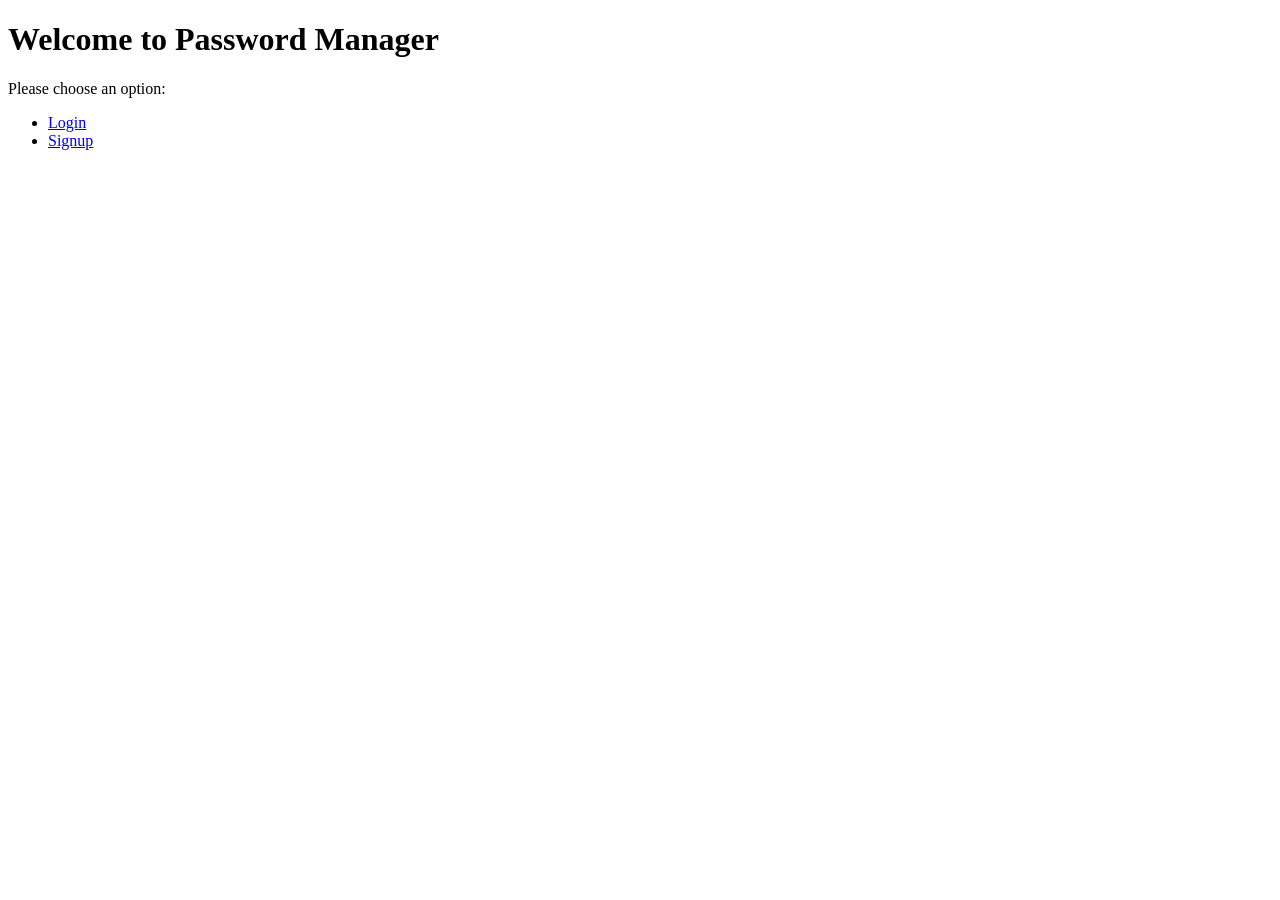
==== templates/index.html @ 9ca330e0 "adding index that i forget to do XD" ====
<!DOCTYPE html>
<html>
<head>
	<title>Password Manager</title>
</head>
<body>
	<h1>Welcome to Password Manager</h1>
	<p>Please choose an option:</p>
	<ul>
		<li><a href="/login">Login</a></li>
		<li><a href="/signup">Signup</a></li>
	</ul>
</body>
</html>
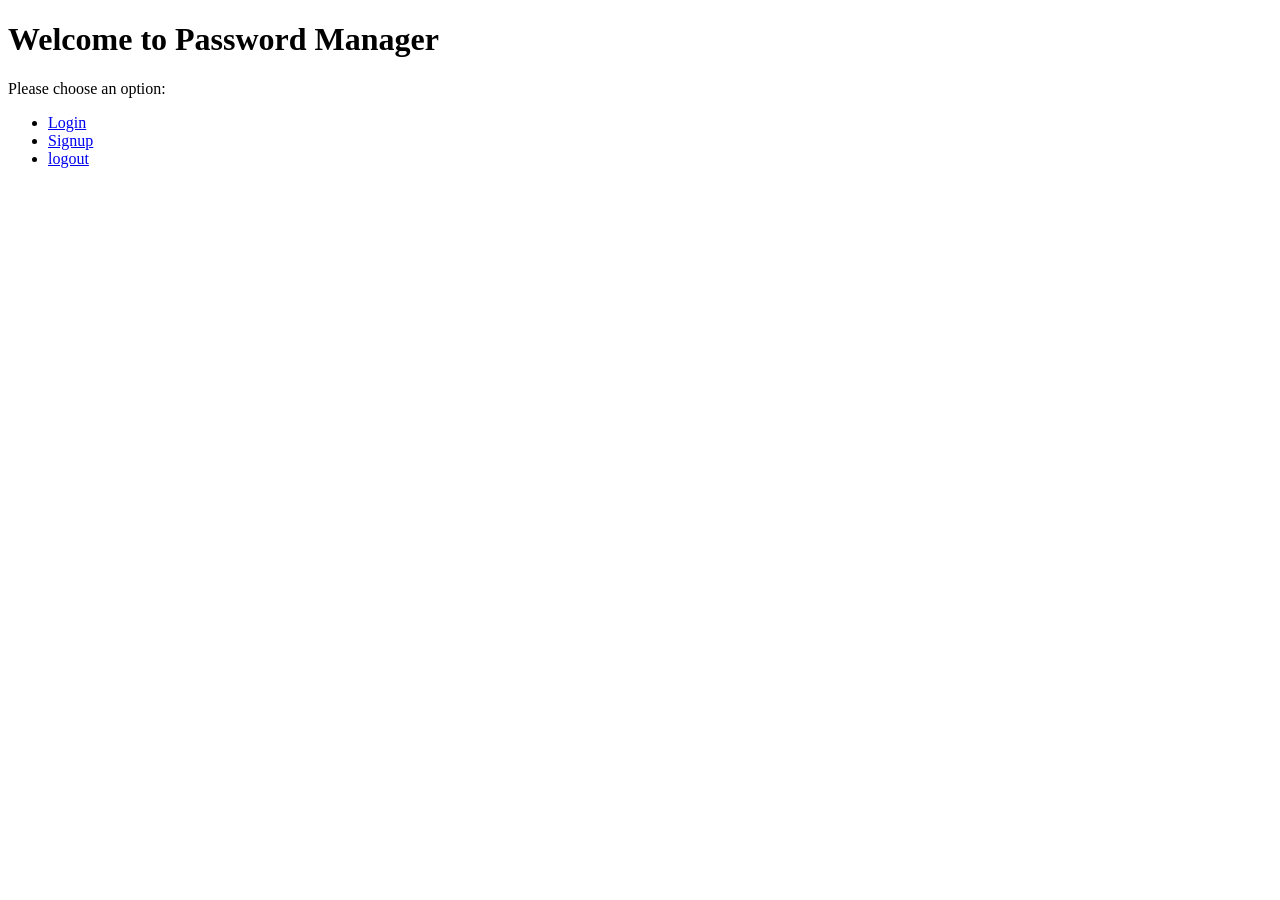
==== commit 44d26ddf: "some work on index func and page" ====
--- a/templates/index.html
+++ b/templates/index.html
@@ -9,6 +9,7 @@
 	<ul>
 		<li><a href="/login">Login</a></li>
 		<li><a href="/signup">Signup</a></li>
+		<li><a href="/logout">logout</a></li>
 	</ul>
 </body>
 </html>
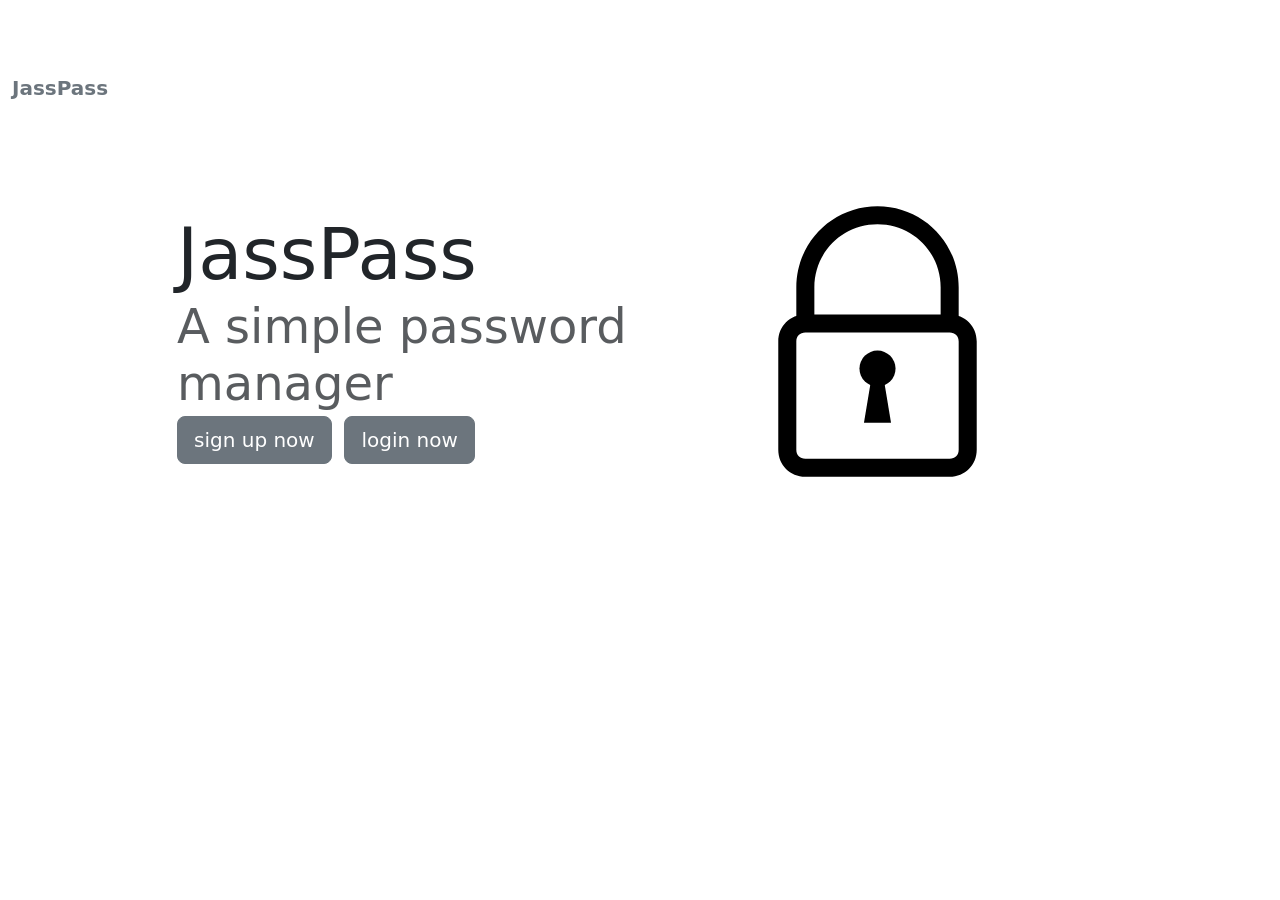
==== commit 001dab92: "adding styling" ====
--- a/templates/index.html
+++ b/templates/index.html
@@ -1,15 +1,42 @@
 <!DOCTYPE html>
-<html>
+<html lang="en">
 <head>
-	<title>Password Manager</title>
+	<meta charset="UTF-8">
+	<meta name="viewport" content="width=device-width, initial-scale=1.0">
+	<title>jasspass</title>
+	<link href="https://cdn.jsdelivr.net/npm/bootstrap@5.0.2/dist/css/bootstrap.min.css" rel="stylesheet" integrity="sha384-EVSTQN3/azprG1Anm3QDgpJLIm9Nao0Yz1ztcQTwFspd3yD65VohhpuuCOmLASjC" crossorigin="anonymous">
+	<style>
+		section {
+			padding: 60px 0;
+		}
+	</style>
 </head>
 <body>
-	<h1>Welcome to Password Manager</h1>
-	<p>Please choose an option:</p>
-	<ul>
-		<li><a href="/login">Login</a></li>
-		<li><a href="/signup">Signup</a></li>
-		<li><a href="/logout">logout</a></li>
-	</ul>
+	<section id="index">
+		<nav class="navbar">
+			<div class="container-xxl">
+				<a href="/" class="navbar-brand">
+					<span class="fw-bold text-secondary">JassPass</span>
+				</a>
+			</div>
+		</nav>
+		<div class="container-lg">
+			<div class="row justify-content-center align-items-center">
+				<div class="col-md-5 text-center text-md-start">
+					<h1>
+						<div class="display-2">JassPass</div>
+						<div class="display-5 text-muted">A simple password manager</div>
+						<a href="/signup" class="btn btn-secondary btn-lg">sign up now</a>
+						<a href="/login" class="btn btn-secondary btn-lg">login now</a> 
+					</h1>
+				</div>
+				<div class="col-md-5 text-center d-none d-md-block">
+					<img class="img-fluid" src="/static/pic/Ei-lock.svg" alt="lock icon">
+				</div>
+			</div>
+		</div>
+		
+	</section>
+	<script src="https://cdn.jsdelivr.net/npm/bootstrap@5.0.2/dist/js/bootstrap.bundle.min.js" integrity="sha384-MrcW6ZMFYlzcLA8Nl+NtUVF0sA7MsXsP1UyJoMp4YLEuNSfAP+JcXn/tWtIaxVXM" crossorigin="anonymous"></script>
 </body>
 </html>
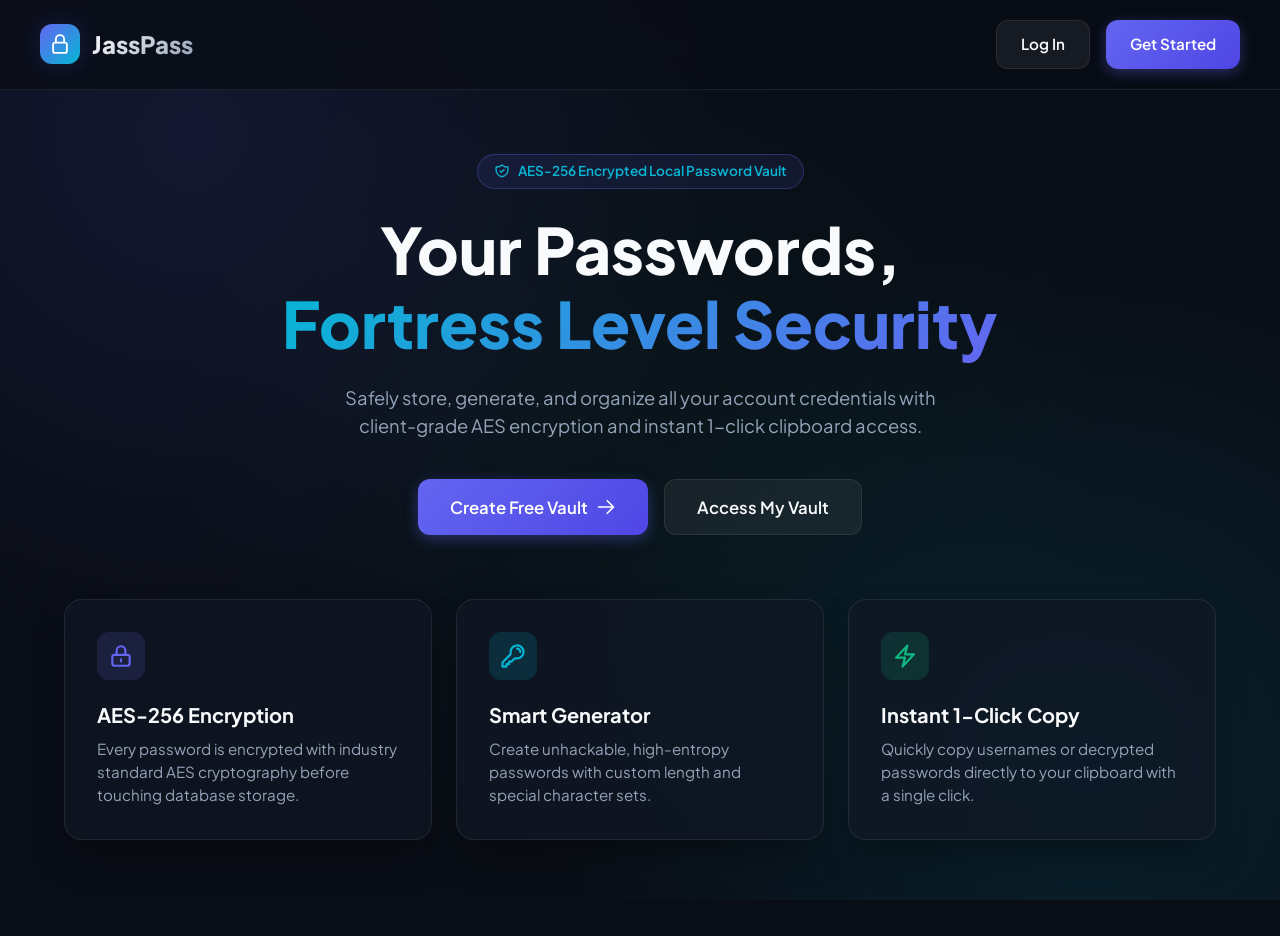
==== commit e2ca2e76: "feat: implement new glassmorphic UI and CSS design system for authentication and dashboard pages" ====
--- a/templates/index.html
+++ b/templates/index.html
@@ -1,42 +1,96 @@
 <!DOCTYPE html>
 <html lang="en">
 <head>
-	<meta charset="UTF-8">
-	<meta name="viewport" content="width=device-width, initial-scale=1.0">
-	<title>jasspass</title>
-	<link href="https://cdn.jsdelivr.net/npm/bootstrap@5.0.2/dist/css/bootstrap.min.css" rel="stylesheet" integrity="sha384-EVSTQN3/azprG1Anm3QDgpJLIm9Nao0Yz1ztcQTwFspd3yD65VohhpuuCOmLASjC" crossorigin="anonymous">
-	<style>
-		section {
-			padding: 60px 0;
-		}
-	</style>
+    <meta charset="UTF-8">
+    <meta name="viewport" content="width=device-width, initial-scale=1.0">
+    <title>JassPass — Modern & Secure Password Manager</title>
+    <link rel="stylesheet" href="/static/css/style.css">
 </head>
 <body>
-	<section id="index">
-		<nav class="navbar">
-			<div class="container-xxl">
-				<a href="/" class="navbar-brand">
-					<span class="fw-bold text-secondary">JassPass</span>
-				</a>
-			</div>
-		</nav>
-		<div class="container-lg">
-			<div class="row justify-content-center align-items-center">
-				<div class="col-md-5 text-center text-md-start">
-					<h1>
-						<div class="display-2">JassPass</div>
-						<div class="display-5 text-muted">A simple password manager</div>
-						<a href="/signup" class="btn btn-secondary btn-lg">sign up now</a>
-						<a href="/login" class="btn btn-secondary btn-lg">login now</a> 
-					</h1>
-				</div>
-				<div class="col-md-5 text-center d-none d-md-block">
-					<img class="img-fluid" src="/static/pic/Ei-lock.svg" alt="lock icon">
-				</div>
-			</div>
-		</div>
-		
-	</section>
-	<script src="https://cdn.jsdelivr.net/npm/bootstrap@5.0.2/dist/js/bootstrap.bundle.min.js" integrity="sha384-MrcW6ZMFYlzcLA8Nl+NtUVF0sA7MsXsP1UyJoMp4YLEuNSfAP+JcXn/tWtIaxVXM" crossorigin="anonymous"></script>
+
+    <!-- Navbar -->
+    <nav class="navbar-custom">
+        <div style="max-width: 1200px; margin: 0 auto; display: flex; justify-content: space-between; align-items: center;">
+            <a href="/" class="brand-logo">
+                <div class="brand-icon">
+                    <svg xmlns="http://www.w3.org/2000/svg" fill="none" viewBox="0 0 24 24" stroke-width="2" stroke="currentColor">
+                        <path stroke-linecap="round" stroke-linejoin="round" d="M16.5 10.5V6.75a4.5 4.5 0 10-9 0v3.75m-.75 11.25h10.5a2.25 2.25 0 002.25-2.25v-6.75a2.25 2.25 0 00-2.25-2.25H6.75a2.25 2.25 0 00-2.25 2.25v6.75a2.25 2.25 0 002.25 2.25z" />
+                    </svg>
+                </div>
+                <span class="brand-gradient">JassPass</span>
+            </a>
+            <div style="display: flex; gap: 1rem;">
+                <a href="/login" class="btn-custom btn-secondary-custom">Log In</a>
+                <a href="/signup" class="btn-custom btn-primary-custom">Get Started</a>
+            </div>
+        </div>
+    </nav>
+
+    <!-- Hero Section -->
+    <main style="max-width: 1200px; margin: 0 auto; padding: 4rem 1.5rem 6rem; text-align: center;" class="animate-fade-in">
+        
+        <div style="display: inline-flex; align-items: center; gap: 0.5rem; background: rgba(99, 102, 241, 0.1); border: 1px solid rgba(99, 102, 241, 0.3); padding: 0.4rem 1rem; border-radius: 50px; font-size: 0.85rem; color: var(--accent-cyan); font-weight: 600; margin-bottom: 1.5rem;">
+            <svg xmlns="http://www.w3.org/2000/svg" width="16" height="16" fill="none" viewBox="0 0 24 24" stroke="currentColor" stroke-width="2">
+                <path stroke-linecap="round" stroke-linejoin="round" d="M9 12l2 2 4-4m5.618-4.016A11.955 11.955 0 0112 2.944a11.955 11.955 0 01-8.618 3.04A12.02 12.02 0 003 9c0 5.591 3.824 10.29 9 11.622 5.176-1.332 9-6.03 9-11.622 0-1.042-.133-2.052-.382-3.016z" />
+            </svg>
+            AES-256 Encrypted Local Password Vault
+        </div>
+
+        <h1 style="font-size: clamp(2.5rem, 5vw, 4.2rem); font-weight: 800; line-height: 1.15; margin-bottom: 1.5rem;">
+            Your Passwords, <br>
+            <span style="background: linear-gradient(135deg, var(--accent-cyan), var(--accent-primary)); -webkit-background-clip: text; -webkit-text-fill-color: transparent;">Fortress Level Security</span>
+        </h1>
+
+        <p style="font-size: 1.15rem; color: var(--text-muted); max-width: 650px; margin: 0 auto 2.5rem;">
+            Safely store, generate, and organize all your account credentials with client-grade AES encryption and instant 1-click clipboard access.
+        </p>
+
+        <div style="display: flex; justify-content: center; gap: 1rem; flex-wrap: wrap; margin-bottom: 4rem;">
+            <a href="/signup" class="btn-custom btn-primary-custom" style="padding: 0.9rem 2rem; font-size: 1.05rem;">
+                Create Free Vault
+                <svg xmlns="http://www.w3.org/2000/svg" width="20" height="20" fill="none" viewBox="0 0 24 24" stroke="currentColor" stroke-width="2">
+                    <path stroke-linecap="round" stroke-linejoin="round" d="M13.5 4.5L21 12m0 0l-7.5 7.5M21 12H3" />
+                </svg>
+            </a>
+            <a href="/login" class="btn-custom btn-secondary-custom" style="padding: 0.9rem 2rem; font-size: 1.05rem;">
+                Access My Vault
+            </a>
+        </div>
+
+        <!-- Features Grid -->
+        <div style="display: grid; grid-template-columns: repeat(auto-fit, minmax(280px, 1fr)); gap: 1.5rem; margin-top: 3rem; text-align: left;">
+            <div class="glass-panel" style="padding: 2rem;">
+                <div style="width: 48px; height: 48px; background: rgba(99, 102, 241, 0.15); border-radius: var(--radius-md); display: flex; align-items: center; justify-content: center; color: var(--accent-primary); margin-bottom: 1.25rem;">
+                    <svg xmlns="http://www.w3.org/2000/svg" width="26" height="26" fill="none" viewBox="0 0 24 24" stroke="currentColor" stroke-width="2">
+                        <path stroke-linecap="round" stroke-linejoin="round" d="M12 15v2m-6 4h12a2 2 0 002-2v-6a2 2 0 00-2-2H6a2 2 0 00-2 2v6a2 2 0 002 2zm10-10V7a4 4 0 00-8 0v4h8z" />
+                    </svg>
+                </div>
+                <h3 style="font-size: 1.25rem; font-weight: 700; margin-bottom: 0.5rem;">AES-256 Encryption</h3>
+                <p style="color: var(--text-muted); font-size: 0.95rem;">Every password is encrypted with industry standard AES cryptography before touching database storage.</p>
+            </div>
+
+            <div class="glass-panel" style="padding: 2rem;">
+                <div style="width: 48px; height: 48px; background: rgba(6, 182, 212, 0.15); border-radius: var(--radius-md); display: flex; align-items: center; justify-content: center; color: var(--accent-cyan); margin-bottom: 1.25rem;">
+                    <svg xmlns="http://www.w3.org/2000/svg" width="26" height="26" fill="none" viewBox="0 0 24 24" stroke="currentColor" stroke-width="2">
+                        <path stroke-linecap="round" stroke-linejoin="round" d="M15.75 5.25a3 3 0 013 3m3 0a6 6 0 01-7.029 5.912c-.563-.097-1.159.026-1.563.43L10.5 17.25H8.25v2.25H6v2.25H2.25v-2.818c0-.597.237-1.17.659-1.591l6.499-6.499c.404-.404.527-1 .43-1.563A6 6 0 1121.75 8.25z" />
+                    </svg>
+                </div>
+                <h3 style="font-size: 1.25rem; font-weight: 700; margin-bottom: 0.5rem;">Smart Generator</h3>
+                <p style="color: var(--text-muted); font-size: 0.95rem;">Create unhackable, high-entropy passwords with custom length and special character sets.</p>
+            </div>
+
+            <div class="glass-panel" style="padding: 2rem;">
+                <div style="width: 48px; height: 48px; background: rgba(16, 185, 129, 0.15); border-radius: var(--radius-md); display: flex; align-items: center; justify-content: center; color: var(--accent-emerald); margin-bottom: 1.25rem;">
+                    <svg xmlns="http://www.w3.org/2000/svg" width="26" height="26" fill="none" viewBox="0 0 24 24" stroke="currentColor" stroke-width="2">
+                        <path stroke-linecap="round" stroke-linejoin="round" d="M3.75 13.5l10.5-11.25L12 10.5h8.25L9.75 21.75 12 13.5H3.75z" />
+                    </svg>
+                </div>
+                <h3 style="font-size: 1.25rem; font-weight: 700; margin-bottom: 0.5rem;">Instant 1-Click Copy</h3>
+                <p style="color: var(--text-muted); font-size: 0.95rem;">Quickly copy usernames or decrypted passwords directly to your clipboard with a single click.</p>
+            </div>
+        </div>
+
+    </main>
+
 </body>
 </html>
--- a/static/css/style.css
+++ b/static/css/style.css
@@ -0,0 +1,463 @@
+/* JassPass Modern Dark Glassmorphic Design System */
+@import url('https://fonts.googleapis.com/css2?family=Fira+Code:wght@400;500;600&family=Plus+Jakarta+Sans:wght@300;400;500;600;700;800&display=swap');
+
+:root {
+  --font-sans: 'Plus Jakarta Sans', -apple-system, BlinkMacSystemFont, 'Segoe UI', Roboto, sans-serif;
+  --font-mono: 'Fira Code', monospace;
+
+  /* Color Palette */
+  --bg-dark: #090d16;
+  --bg-card: rgba(18, 24, 38, 0.7);
+  --bg-card-hover: rgba(26, 34, 52, 0.85);
+  --border-card: rgba(255, 255, 255, 0.08);
+  --border-card-hover: rgba(99, 102, 241, 0.35);
+
+  --accent-primary: #6366f1;
+  --accent-primary-hover: #4f46e5;
+  --accent-cyan: #06b6d4;
+  --accent-cyan-hover: #0891b2;
+  --accent-emerald: #10b981;
+  --accent-rose: #f43f5e;
+  --accent-amber: #f59e0b;
+
+  --text-main: #f8fafc;
+  --text-muted: #94a3b8;
+  --text-subtle: #64748b;
+
+  --shadow-glow: 0 0 25px rgba(99, 102, 241, 0.2);
+  --shadow-card: 0 20px 40px -15px rgba(0, 0, 0, 0.5);
+  --radius-lg: 18px;
+  --radius-md: 12px;
+  --radius-sm: 8px;
+}
+
+*, *::before, *::after {
+  box-sizing: border-box;
+  margin: 0;
+  padding: 0;
+}
+
+body {
+  font-family: var(--font-sans);
+  background-color: var(--bg-dark);
+  background-image: 
+    radial-gradient(circle at 15% 15%, rgba(99, 102, 241, 0.12) 0%, transparent 40%),
+    radial-gradient(circle at 85% 85%, rgba(6, 182, 212, 0.12) 0%, transparent 40%),
+    radial-gradient(circle at 50% 50%, rgba(16, 185, 129, 0.05) 0%, transparent 60%);
+  background-attachment: fixed;
+  color: var(--text-main);
+  min-height: 100vh;
+  line-height: 1.5;
+  -webkit-font-smoothing: antialiased;
+}
+
+/* Glass Container Base */
+.glass-panel {
+  background: var(--bg-card);
+  backdrop-filter: blur(16px);
+  -webkit-backdrop-filter: blur(16px);
+  border: 1px solid var(--border-card);
+  border-radius: var(--radius-lg);
+  box-shadow: var(--shadow-card);
+  transition: all 0.3s cubic-bezier(0.16, 1, 0.3, 1);
+}
+
+.glass-panel:hover {
+  border-color: var(--border-card-hover);
+}
+
+/* Navigation Bar */
+.navbar-custom {
+  padding: 1.25rem 2rem;
+  background: rgba(9, 13, 22, 0.8);
+  backdrop-filter: blur(20px);
+  -webkit-backdrop-filter: blur(20px);
+  border-bottom: 1px solid var(--border-card);
+  position: sticky;
+  top: 0;
+  z-index: 100;
+}
+
+.brand-logo {
+  display: flex;
+  align-items: center;
+  gap: 0.75rem;
+  text-decoration: none;
+  font-weight: 800;
+  font-size: 1.5rem;
+  color: var(--text-main);
+}
+
+.brand-icon {
+  width: 40px;
+  height: 40px;
+  background: linear-gradient(135deg, var(--accent-primary), var(--accent-cyan));
+  border-radius: var(--radius-md);
+  display: flex;
+  align-items: center;
+  justify-content: center;
+  box-shadow: var(--shadow-glow);
+}
+
+.brand-icon svg {
+  width: 22px;
+  height: 22px;
+  color: white;
+}
+
+.brand-gradient {
+  background: linear-gradient(135deg, #ffffff 0%, var(--text-muted) 100%);
+  -webkit-background-clip: text;
+  -webkit-text-fill-color: transparent;
+}
+
+/* Buttons */
+.btn-custom {
+  display: inline-flex;
+  align-items: center;
+  justify-content: center;
+  gap: 0.5rem;
+  padding: 0.75rem 1.5rem;
+  font-size: 0.95rem;
+  font-weight: 600;
+  border-radius: var(--radius-md);
+  border: none;
+  cursor: pointer;
+  text-decoration: none;
+  transition: all 0.25s ease;
+}
+
+.btn-primary-custom {
+  background: linear-gradient(135deg, var(--accent-primary), var(--accent-primary-hover));
+  color: white;
+  box-shadow: 0 4px 14px rgba(99, 102, 241, 0.35);
+}
+
+.btn-primary-custom:hover {
+  transform: translateY(-2px);
+  box-shadow: 0 6px 20px rgba(99, 102, 241, 0.5);
+  color: white;
+}
+
+.btn-cyan-custom {
+  background: linear-gradient(135deg, var(--accent-cyan), var(--accent-cyan-hover));
+  color: white;
+  box-shadow: 0 4px 14px rgba(6, 182, 212, 0.35);
+}
+
+.btn-cyan-custom:hover {
+  transform: translateY(-2px);
+  box-shadow: 0 6px 20px rgba(6, 182, 212, 0.5);
+  color: white;
+}
+
+.btn-secondary-custom {
+  background: rgba(255, 255, 255, 0.06);
+  color: var(--text-main);
+  border: 1px solid var(--border-card);
+}
+
+.btn-secondary-custom:hover {
+  background: rgba(255, 255, 255, 0.12);
+  border-color: rgba(255, 255, 255, 0.2);
+  color: white;
+}
+
+.btn-danger-custom {
+  background: rgba(244, 63, 94, 0.15);
+  color: #fda4af;
+  border: 1px solid rgba(244, 63, 94, 0.3);
+}
+
+.btn-danger-custom:hover {
+  background: rgba(244, 63, 94, 0.25);
+  color: white;
+  border-color: var(--accent-rose);
+}
+
+.btn-icon-only {
+  padding: 0.5rem;
+  border-radius: var(--radius-sm);
+}
+
+/* Forms & Inputs */
+.form-group {
+  margin-bottom: 1.25rem;
+}
+
+.form-label-custom {
+  display: block;
+  font-size: 0.875rem;
+  font-weight: 600;
+  color: var(--text-muted);
+  margin-bottom: 0.5rem;
+}
+
+.input-wrapper {
+  position: relative;
+  display: flex;
+  align-items: center;
+}
+
+.input-icon {
+  position: absolute;
+  left: 1rem;
+  color: var(--text-subtle);
+  pointer-events: none;
+  width: 20px;
+  height: 20px;
+  display: flex;
+  align-items: center;
+  justify-content: center;
+}
+
+.input-custom {
+  width: 100%;
+  padding: 0.85rem 1rem 0.85rem 2.75rem;
+  background: rgba(13, 18, 30, 0.6);
+  border: 1px solid var(--border-card);
+  border-radius: var(--radius-md);
+  color: var(--text-main);
+  font-family: var(--font-sans);
+  font-size: 0.95rem;
+  outline: none;
+  transition: all 0.2s ease;
+}
+
+.input-custom:focus {
+  border-color: var(--accent-primary);
+  box-shadow: 0 0 0 3px rgba(99, 102, 241, 0.2);
+  background: rgba(13, 18, 30, 0.9);
+}
+
+.input-custom::placeholder {
+  color: var(--text-subtle);
+}
+
+.input-action-btn {
+  position: absolute;
+  right: 0.75rem;
+  background: none;
+  border: none;
+  color: var(--text-muted);
+  cursor: pointer;
+  padding: 0.35rem;
+  border-radius: var(--radius-sm);
+  display: flex;
+  align-items: center;
+  justify-content: center;
+  transition: color 0.2s;
+}
+
+.input-action-btn:hover {
+  color: var(--text-main);
+}
+
+/* Vault Password Grid */
+.vault-header {
+  display: flex;
+  justify-content: space-between;
+  align-items: center;
+  margin-bottom: 2rem;
+  flex-wrap: wrap;
+  gap: 1rem;
+}
+
+.search-box {
+  width: 100%;
+  max-width: 380px;
+}
+
+.vault-grid {
+  display: grid;
+  grid-template-columns: repeat(auto-fill, minmax(320px, 1fr));
+  gap: 1.5rem;
+}
+
+.vault-card {
+  padding: 1.5rem;
+  display: flex;
+  flex-direction: column;
+  justify-content: space-between;
+  position: relative;
+  overflow: hidden;
+}
+
+.vault-card::before {
+  content: '';
+  position: absolute;
+  top: 0;
+  left: 0;
+  width: 4px;
+  height: 100%;
+  background: linear-gradient(to bottom, var(--accent-primary), var(--accent-cyan));
+  border-radius: 4px 0 0 4px;
+}
+
+.card-top {
+  display: flex;
+  align-items: flex-start;
+  justify-content: space-between;
+  margin-bottom: 1.25rem;
+}
+
+.site-badge {
+  display: flex;
+  align-items: center;
+  gap: 0.75rem;
+}
+
+.site-avatar {
+  width: 44px;
+  height: 44px;
+  border-radius: var(--radius-md);
+  background: rgba(255, 255, 255, 0.05);
+  border: 1px solid var(--border-card);
+  display: flex;
+  align-items: center;
+  justify-content: center;
+  font-weight: 700;
+  font-size: 1.2rem;
+  color: var(--accent-cyan);
+}
+
+.site-title {
+  font-size: 1.1rem;
+  font-weight: 700;
+  color: var(--text-main);
+  margin-bottom: 0.15rem;
+  word-break: break-all;
+}
+
+.site-subtitle {
+  font-size: 0.85rem;
+  color: var(--text-muted);
+}
+
+.field-group {
+  margin-bottom: 0.85rem;
+  background: rgba(0, 0, 0, 0.2);
+  padding: 0.65rem 0.85rem;
+  border-radius: var(--radius-sm);
+  display: flex;
+  align-items: center;
+  justify-content: space-between;
+}
+
+.field-label {
+  font-size: 0.75rem;
+  text-transform: uppercase;
+  letter-spacing: 0.05em;
+  color: var(--text-subtle);
+  font-weight: 600;
+}
+
+.field-value {
+  font-size: 0.9rem;
+  color: var(--text-main);
+  font-weight: 500;
+  word-break: break-all;
+}
+
+.password-mask {
+  font-family: var(--font-mono);
+  letter-spacing: 0.1em;
+  color: var(--accent-cyan);
+}
+
+.copy-btn {
+  background: transparent;
+  border: none;
+  color: var(--text-subtle);
+  cursor: pointer;
+  padding: 0.25rem;
+  border-radius: 4px;
+  transition: all 0.2s;
+}
+
+.copy-btn:hover {
+  color: var(--accent-cyan);
+  background: rgba(6, 182, 212, 0.1);
+}
+
+.card-actions {
+  display: flex;
+  align-items: center;
+  justify-content: space-between;
+  margin-top: 1rem;
+  padding-top: 1rem;
+  border-top: 1px solid var(--border-card);
+}
+
+/* Strength Meter */
+.strength-bar-wrapper {
+  height: 6px;
+  background: rgba(255, 255, 255, 0.1);
+  border-radius: 3px;
+  margin-top: 0.5rem;
+  overflow: hidden;
+}
+
+.strength-bar {
+  height: 100%;
+  width: 0%;
+  transition: all 0.3s ease;
+  border-radius: 3px;
+}
+
+.strength-text {
+  font-size: 0.8rem;
+  font-weight: 600;
+  margin-top: 0.35rem;
+  text-align: right;
+}
+
+/* Toast Notification */
+.toast-container {
+  position: fixed;
+  bottom: 2rem;
+  right: 2rem;
+  z-index: 1000;
+}
+
+.toast-msg {
+  background: #1e293b;
+  color: white;
+  padding: 0.85rem 1.4rem;
+  border-radius: var(--radius-md);
+  border: 1px solid var(--accent-cyan);
+  box-shadow: 0 10px 30px rgba(0,0,0,0.5);
+  display: flex;
+  align-items: center;
+  gap: 0.75rem;
+  animation: slideUp 0.3s cubic-bezier(0.16, 1, 0.3, 1);
+}
+
+@keyframes slideUp {
+  from { transform: translateY(100%); opacity: 0; }
+  to { transform: translateY(0); opacity: 1; }
+}
+
+/* Empty State */
+.empty-state {
+  text-align: center;
+  padding: 4rem 2rem;
+  color: var(--text-muted);
+}
+
+.empty-icon {
+  width: 64px;
+  height: 64px;
+  margin: 0 auto 1.5rem;
+  color: var(--text-subtle);
+}
+
+/* Utility Animations */
+.animate-fade-in {
+  animation: fadeIn 0.4s ease forwards;
+}
+
+@keyframes fadeIn {
+  from { opacity: 0; transform: translateY(10px); }
+  to { opacity: 1; transform: translateY(0); }
+}
